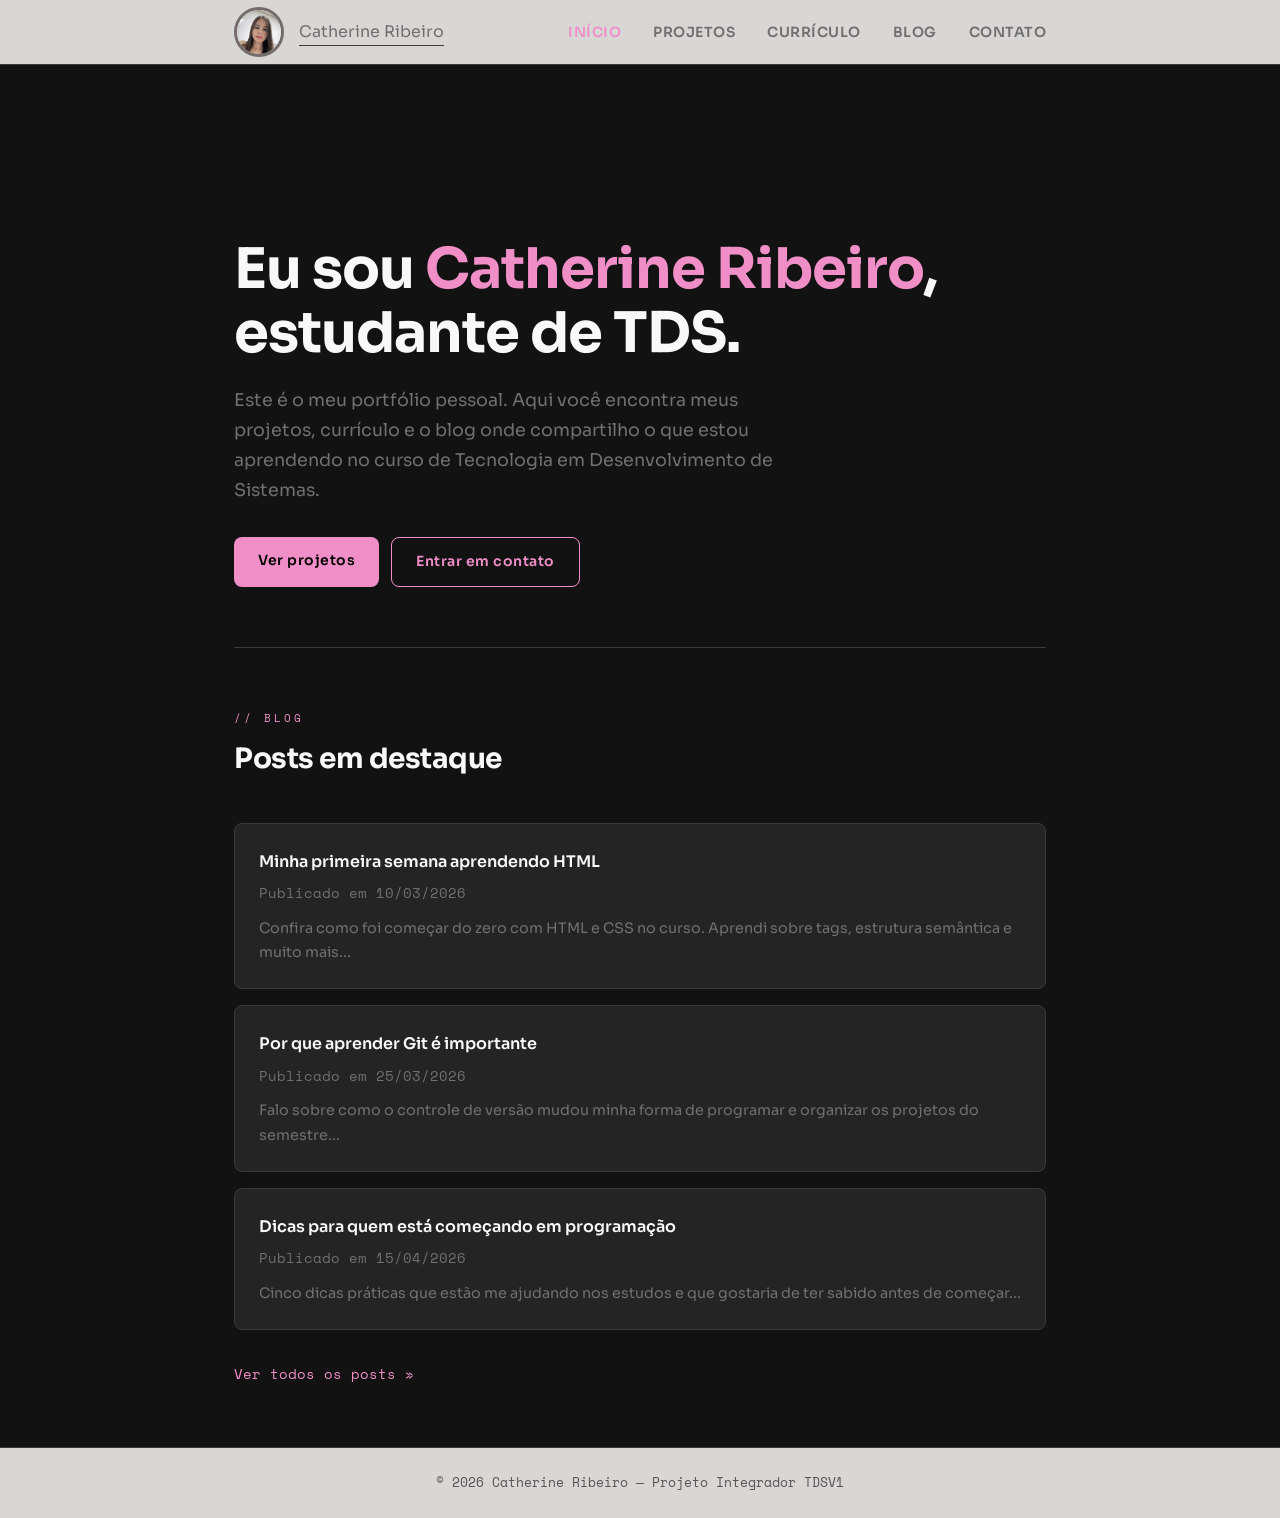
==== index.html @ 5e97d1b2 "Initial commit" ====
<!DOCTYPE html>
<html lang="pt-BR">
<head>
  <meta charset="UTF-8" />
  <meta name="viewport" content="width=device-width, initial-scale=1.0" />
  <title>Catherine Ribeiro — Portfólio</title>
  <link rel="stylesheet" href="assets/css/estilo.css" />
</head>
<body>
  <div class="page-wrapper">

    <!-- HEADER -->
    <header>
    
      <div class="container">
      <img src="assets/imagens/perfil.jpeg" alt="Foto de Catherine"  class="logoft">
        <a class="logo" href="index.html"><span>Catherine Ribeiro</span></a>
        <button class="menu-toggle" id="menu-toggle" aria-label="Abrir menu">
          <span></span>
          <span></span>
          <span></span>
        </button>
        <nav>
          <ul id="nav-menu">
            <li><a href="index.html">Início</a></li>
            <li><a href="projetos.html">Projetos</a></li>
            <li><a href="curriculo.html">Currículo</a></li>
            <li><a href="blog.html">Blog</a></li>
            <li><a href="contato.html">Contato</a></li>
          </ul>
        </nav>
      </div>
    </header>

    <!-- MAIN -->
    <main>
      <div class="container">

        <!-- HERO -->
        <section class="hero">
          <p class="hero-tag"></p>
          <h1>Eu sou <em>Catherine Ribeiro</em>,<br>estudante de TDS.</h1>
          <p>
            Este é o meu portfólio pessoal. Aqui você encontra meus projetos,
            currículo e o blog onde compartilho o que estou aprendendo no curso
            de Tecnologia em Desenvolvimento de Sistemas.
          </p>
          <div class="hero-btns">
            <a href="projetos.html" class="btn btn-primary">Ver projetos</a>
            <a href="contato.html" class="btn btn-outline">Entrar em contato</a>
          </div>

        </section>

        <!-- POSTS EM DESTAQUE -->
        <section>
          <p class="section-label">// blog</p>
          <h2 class="section-title">Posts em destaque</h2>

          <div class="posts-destaque">

            <article class="post-card">
              <h3><a href="blog.html">Minha primeira semana aprendendo HTML</a></h3>
              <p class="post-meta">Publicado em 10/03/2026</p>
              <p>Confira como foi começar do zero com HTML e CSS no curso. Aprendi sobre tags, estrutura semântica e muito mais...</p>
            </article>

            <article class="post-card">
              <h3><a href="blog.html">Por que aprender Git é importante</a></h3>
              <p class="post-meta">Publicado em 25/03/2026</p>
              <p>Falo sobre como o controle de versão mudou minha forma de programar e organizar os projetos do semestre...</p>
            </article>

            <article class="post-card">
              <h3><a href="blog.html">Dicas para quem está começando em programação</a></h3>
              <p class="post-meta">Publicado em 15/04/2026</p>
              <p>Cinco dicas práticas que estão me ajudando nos estudos e que gostaria de ter sabido antes de começar...</p>
            </article>

          </div>

          <a href="blog.html" class="ver-mais">Ver todos os posts »</a>
        </section>

      </div>
    </main>

    <!-- FOOTER -->
    <footer>
      <div class="container">
        <p>© <span class="ano-atual"></span> Catherine Ribeiro — Projeto Integrador TDSV1</p>
      </div>
    </footer>

  </div>
  <script src="assets/js/app.js"></script>
</body>
</html>
---- assets/css/estilo.css ----
/* =============================================
   VARIÁVEIS CSS - Altere aqui para mudar o tema
   ============================================= */
@import url('https://fonts.googleapis.com/css2?family=Space+Mono:wght@400;700&family=Sora:wght@300;400;600;700&display=swap');

:root {
  --bg-primary: #121212;      /* fundo principal */
  --bg-secondary: #d8d7d6;    /* seções */
  --bg-card: #242424;         /* cards */
  --accent: #f08fc7;          /* dourado */
  --accent-secondary: ; /* rosa claro */
  --text-primary: #f8f8f8;
  --text-secondary: #717070;
  --text-muted: #555;
  --border: #3a3a3a;
  --font-display: 'Space Mono', monospace;
  --font-body: 'Sora', sans-serif;
  --radius: 8px;
  --transition: 0.2s ease;
}

/* =============================================
   RESET & BASE
   ============================================= */
*, *::before, *::after {
  box-sizing: border-box;
  margin: 0;
  padding: 0;
}

html {
  scroll-behavior: smooth;
}

body {
  background-color: var(--bg-primary);
  color: var(--text-primary);
  font-family: var(--font-body);
  font-size: 16px;
  line-height: 1.7;
  min-height: 100vh;
}

a {
  color: var(--accent);
  text-decoration: none;
  transition: opacity var(--transition);
}

a:hover {
  opacity: 0.75;
}

img {
  max-width: 100%;
  display: block;
}

ul {
  list-style: none;
}

/* =============================================
   LAYOUT
   ============================================= */
.container {
  max-width: 860px;
  margin: 0 auto;
  padding: 0 24px;
}

.page-wrapper {
  display: flex;
  flex-direction: column;
  min-height: 100vh;
}

main {
  flex: 1;
  padding: 60px 0;
}

/* =============================================
   HEADER / NAV
   ============================================= */
header {
  background-color: var(--bg-secondary);
  border-bottom: 1px solid var(--border);
  position: sticky;
  top: 0;
  z-index: 100;
}

header .container {
  display: flex;
  align-items: center;
  justify-content: space-between;
  height: 64px;
}

.logo {
  background-color: var(--bg-secondary);
  border-bottom: 1px solid var(--border);
  position: sticky;
  top: 0;
  z-index: 100;
  margin-right: 110px;
}

.logoft{
    width: 50px;
    height: 50px;
    border: 3px solid #746c6c;
    border-radius: 70%;
    overflow: auto;
    object-fit: cover;
}

.logo img{
    width: 100%;
    height: 100%;
    object-fit: cover;
}

.logo span {
  color: var(--text-secondary);
}

nav ul {
  display: flex;
  gap: 32px;
}

nav a {
  color: var(--text-secondary);
  font-size: 0.875rem;
  font-weight: 600;
  letter-spacing: 0.5px;
  text-transform: uppercase;
  transition: color var(--transition);
}

nav a:hover,
nav a.ativo {
  color: var(--accent);
  opacity: 1;
}

/* Menu hamburguer (mobile) */
.menu-toggle {
  display: none;
  flex-direction: column;
  gap: 5px;
  cursor: pointer;
  background: none;
  border: none;
  padding: 4px;
}

.menu-toggle span {
  display: block;
  width: 24px;
  height: 2px;
  background-color: #717070;
  transition: all 0.3s ease;
}

/* =============================================
   HERO (página inicial)
   ============================================= */
.hero {
  padding: 80px 0 60px;
  border-bottom: 1px solid var(--border);
  margin-bottom: 60px;
}

.hero-tag {
  font-family: var(--font-display);
  font-size: 0.75rem;
  color: var(--accent);
  letter-spacing: 2px;
  text-transform: uppercase;
  margin-bottom: 16px;
}

.hero h1 {
  font-size: clamp(2rem, 5vw, 3.5rem);
  font-weight: 700;
  line-height: 1.15;
  margin-bottom: 20px;
  letter-spacing: -1px;
}

.hero h1 em {
  font-style: normal;
  color: var(--accent);
}

.hero p {
  font-size: 1.1rem;
  color: var(--text-secondary);
  max-width: 560px;
  margin-bottom: 32px;
}

.btn {
  display: inline-block;
  padding: 12px 24px;
  border-radius: var(--radius);
  font-size: 0.875rem;
  font-weight: 600;
  letter-spacing: 0.5px;
  cursor: pointer;
  transition: all var(--transition);
  border: none;
}

.btn-primary {
  background-color: var(--accent);
  color: #000;
}

.btn-primary:hover {
  background-color: #f73de1;
  opacity: 1;
}

.btn-outline {
  background: transparent;
  color: var(--accent);
  border: 1px solid var(--accent);
}

.btn-outline:hover {
  background-color: var(--accent-dim);
  opacity: 1;
}

.hero-btns {
  display: flex;
  gap: 12px;
  flex-wrap: wrap;
}

/* =============================================
   SEÇÃO GENÉRICA
   ============================================= */
.section-label {
  font-family: var(--font-display);
  font-size: 0.7rem;
  letter-spacing: 3px;
  text-transform: uppercase;
  color: var(--accent);
  margin-bottom: 8px;
}

.section-title {
  font-size: 1.75rem;
  font-weight: 700;
  margin-bottom: 40px;
  letter-spacing: -0.5px;
}

/* =============================================
   POSTS EM DESTAQUE (index)
   ============================================= */
.posts-destaque {
  display: flex;
  flex-direction: column;
  gap: 16px;
}

.post-card {
  background: var(--bg-card);
  border: 1px solid var(--border);
  border-radius: var(--radius);
  padding: 24px;
  transition: border-color var(--transition), transform var(--transition);
}

.post-card:hover {
  border-color: var(--accent);
  transform: translateY(-2px);
}

.post-card h3 {
  font-size: 1rem;
  font-weight: 600;
  margin-bottom: 6px;
}

.post-card h3 a {
  color: var(--text-primary);
}

.post-card h3 a:hover {
  color: var(--accent);
  opacity: 1;
}

.post-meta {
  font-size: 0.78rem;
  color: var(--text-muted);
  margin-bottom: 10px;
  font-family: var(--font-display);
}

.post-card p {
  font-size: 0.9rem;
  color: var(--text-secondary);
}

.ver-mais {
  margin-top: 32px;
  display: inline-block;
  font-family: var(--font-display);
  font-size: 0.875rem;
}

/* =============================================
   PROJETOS
   ============================================= */
.projetos-grid {
  display: grid;
  grid-template-columns: repeat(auto-fill, minmax(280px, 1fr));
  gap: 20px;
}

.projeto-card {
  background: var(--bg-card);
  border: 1px solid var(--border);
  border-radius: var(--radius);
  padding: 28px 24px;
  transition: border-color var(--transition), transform var(--transition);
}

.projeto-card:hover {
  border-color: var(--accent);
  transform: translateY(-3px);
}

.projeto-card h3 {
  font-size: 1.05rem;
  font-weight: 700;
  margin-bottom: 10px;
}

.projeto-card p {
  font-size: 0.875rem;
  color: var(--text-secondary);
  margin-bottom: 16px;
}

.projeto-disciplina {
  font-size: 0.75rem;
  font-family: var(--font-display);
  color: var(--accent);
  margin-bottom: 12px;
}

.tags {
  display: flex;
  flex-wrap: wrap;
  gap: 6px;
}

.tag {
  background: var(--accent-dim);
  color: var(--accent);
  border-radius: 4px;
  padding: 3px 10px;
  font-size: 0.75rem;
  font-family: var(--font-display);
}

/* =============================================
   CURRÍCULO - LINHA DO TEMPO
   ============================================= */
.timeline {
  position: relative;
  padding-left: 28px;
}

.timeline::before {
  content: '';
  position: absolute;
  left: 0;
  top: 6px;
  bottom: 0;
  width: 2px;
  background: var(--border);
}

.timeline-item {
  position: relative;
  margin-bottom: 36px;
}

.timeline-item::before {
  content: '';
  position: absolute;
  left: -32px;
  top: 6px;
  width: 10px;
  height: 10px;
  border-radius: 50%;
  background: var(--accent);
  border: 2px solid var(--bg-primary);
}

.timeline-item h3 {
  font-size: 1rem;
  font-weight: 700;
  margin-bottom: 4px;
}

.timeline-periodo {
  font-size: 0.78rem;
  color: var(--accent);
  font-family: var(--font-display);
  margin-bottom: 8px;
}

.timeline-item p {
  font-size: 0.9rem;
  color: var(--text-secondary);
}

.curriculo-section {
  margin-bottom: 56px;
}

/* Habilidades */
.habilidades-grid {
  display: grid;
  grid-template-columns: 1fr 1fr;
  gap: 12px;
}

.habilidade-item {
  background: var(--bg-card);
  border: 1px solid var(--border);
  border-radius: var(--radius);
  padding: 14px 18px;
  font-size: 0.875rem;
  display: flex;
  align-items: center;
  gap: 10px;
}

.habilidade-item::before {
  content: '▸';
  color: var(--accent);
  font-size: 0.75rem;
}

/* =============================================
   BLOG
   ============================================= */
.blog-lista {
  display: flex;
  flex-direction: column;
  gap: 20px;
}

.blog-post-card {
  background: var(--bg-card);
  border: 1px solid var(--border);
  border-radius: var(--radius);
  padding: 28px;
  transition: border-color var(--transition);
}

.blog-post-card:hover {
  border-color: var(--accent);
}

.blog-post-card h2 {
  font-size: 1.15rem;
  font-weight: 700;
  margin-bottom: 8px;
}

.blog-post-card h2 a {
  color: var(--text-primary);
}

.blog-post-card h2 a:hover {
  color: var(--accent);
  opacity: 1;
}

.blog-post-card p {
  font-size: 0.9rem;
  color: var(--text-secondary);
  margin-top: 10px;
}

/* =============================================
   CONTATO
   ============================================= */
.contato-grid {
  display: grid;
  grid-template-columns: 1fr 1fr;
  gap: 48px;
  align-items: start;
}

.form-group {
  margin-bottom: 20px;
}

label {
  display: block;
  font-size: 0.8rem;
  font-family: var(--font-display);
  letter-spacing: 1px;
  text-transform: uppercase;
  color: var(--text-secondary);
  margin-bottom: 8px;
}

input, textarea {
  width: 100%;
  background: var(--bg-card);
  border: 1px solid var(--border);
  border-radius: var(--radius);
  padding: 12px 16px;
  color: var(--text-primary);
  font-family: var(--font-body);
  font-size: 0.95rem;
  transition: border-color var(--transition);
  outline: none;
}

input:focus, textarea:focus {
  border-color: var(--accent);
}

input.erro, textarea.erro {
  border-color: #ff4d4d;
}

.msg-erro {
  font-size: 0.78rem;
  color: #ff4d4d;
  margin-top: 5px;
  display: none;
}

.msg-erro.visivel {
  display: block;
}

textarea {
  resize: vertical;
  min-height: 130px;
}

.contato-info h3 {
  font-size: 1rem;
  font-weight: 700;
  margin-bottom: 20px;
}

.contato-link {
  display: flex;
  align-items: center;
  gap: 12px;
  margin-bottom: 16px;
  padding: 14px 18px;
  background: var(--bg-card);
  border: 1px solid var(--border);
  border-radius: var(--radius);
  color: var(--text-primary);
  font-size: 0.875rem;
  transition: border-color var(--transition);
}

.contato-link:hover {
  border-color: var(--accent);
  color: var(--accent);
  opacity: 1;
}

.contato-link .icone {
  font-size: 1.1rem;
  width: 20px;
  text-align: center;
}

/* Especificações de hardware */
.specs-grid {
  display: grid;
  grid-template-columns: 1fr 1fr;
  gap: 20px;
  margin-top: 16px;
}

.spec-card {
  background: var(--bg-card);
  border: 1px solid var(--border);
  border-radius: var(--radius);
  padding: 20px;
}

.spec-card h4 {
  font-family: var(--font-display);
  font-size: 0.75rem;
  color: var(--accent);
  letter-spacing: 1px;
  text-transform: uppercase;
  margin-bottom: 14px;
}

.spec-item {
  font-size: 0.85rem;
  color: var(--text-secondary);
  margin-bottom: 8px;
  display: flex;
  gap: 8px;
}

.spec-item strong {
  color: var(--text-primary);
  min-width: 80px;
}

/* Feedback do formulário */
.form-feedback {
  padding: 14px 18px;
  border-radius: var(--radius);
  font-size: 0.875rem;
  margin-top: 16px;
  display: none;
}

.form-feedback.sucesso {
  background: rgba(0, 229, 160, 0.1);
  border: 1px solid var(--accent);
  color: var(--accent);
  display: block;
}

.form-feedback.falha {
  background: rgba(255, 77, 77, 0.1);
  border: 1px solid #ff4d4d;
  color: #ff4d4d;
  display: block;
}

/* =============================================
   FOOTER
   ============================================= */
footer {
  background: var(--bg-secondary);
  border-top: 1px solid var(--border);
  padding: 24px 0;
  text-align: center;
  font-size: 0.8rem;
  color: var(--text-muted);
  font-family: var(--font-display);
}

/* =============================================
   RESPONSIVO
   ============================================= */
@media (max-width: 700px) {
  nav ul {
    display: none;
    flex-direction: column;
    gap: 0;
    position: absolute;
    top: 64px;
    left: 0;
    right: 0;
    background: var(--bg-secondary);
    border-bottom: 1px solid var(--border);
    padding: 16px 0;
  }

  nav ul.aberto {
    display: flex;
  }

  nav a {
    display: block;
    padding: 12px 24px;
  }

  .menu-toggle {
    display: flex;
  }

  header {
    position: relative;
  }

  .contato-grid {
    grid-template-columns: 1fr;
  }

  .habilidades-grid {
    grid-template-columns: 1fr;
  }

  .specs-grid {
    grid-template-columns: 1fr;
  }

  .projetos-grid {
    grid-template-columns: 1fr;
  }
}
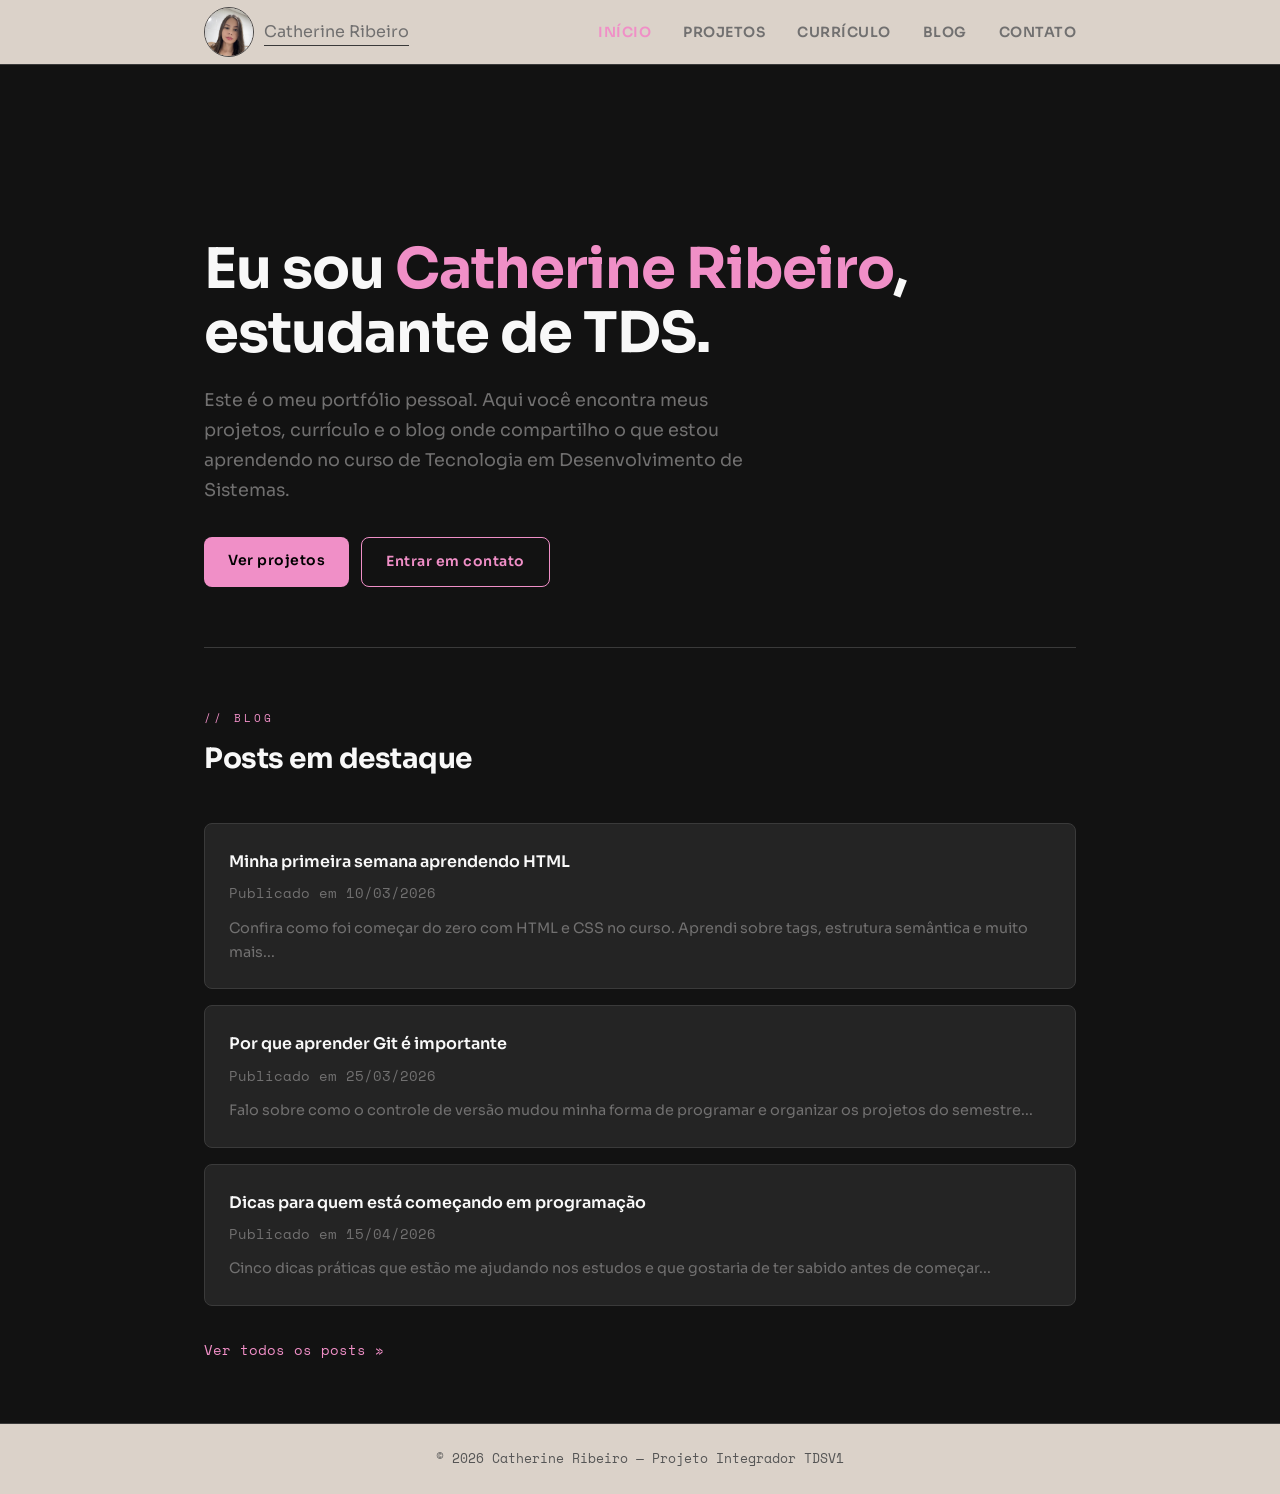
==== commit b639802d: "alterações" ====
--- a/index.html
+++ b/index.html
@@ -49,7 +49,6 @@
             <a href="projetos.html" class="btn btn-primary">Ver projetos</a>
             <a href="contato.html" class="btn btn-outline">Entrar em contato</a>
           </div>
-
         </section>
 
         <!-- POSTS EM DESTAQUE -->
--- a/assets/css/estilo.css
+++ b/assets/css/estilo.css
@@ -5,10 +5,10 @@
 
 :root {
   --bg-primary: #121212;      /* fundo principal */
-  --bg-secondary: #d8d7d6;    /* seções */
+  --bg-secondary: #dbd2c9;    /* seções */
   --bg-card: #242424;         /* cards */
-  --accent: #f08fc7;          /* dourado */
-  --accent-secondary: ; /* rosa claro */
+  --accent: #f08fc7;
+  --accent-secondary: #ed70ed; /* rosa claro */
   --text-primary: #f8f8f8;
   --text-secondary: #717070;
   --text-muted: #555;
@@ -64,7 +64,7 @@
    LAYOUT
    ============================================= */
 .container {
-  max-width: 860px;
+  max-width: 920px;
   margin: 0 auto;
   padding: 0 24px;
 }
@@ -104,13 +104,13 @@
   position: sticky;
   top: 0;
   z-index: 100;
-  margin-right: 110px;
+  margin-right: 180px;
 }
 
 .logoft{
     width: 50px;
     height: 50px;
-    border: 3px solid #746c6c;
+    border: 1px solid #494747;
     border-radius: 70%;
     overflow: auto;
     object-fit: cover;
@@ -232,7 +232,7 @@
 }
 
 .btn-outline:hover {
-  background-color: var(--accent-dim);
+  background-color: #fd29e4;
   opacity: 1;
 }
 
@@ -379,6 +379,15 @@
 .timeline {
   position: relative;
   padding-left: 28px;
+}
+
+.curriculo-img img{
+  width: 350px;
+  height: 350px;
+  object-fit: cover;
+  border-radius: 20px;
+  border: 3px solid var(--accent);
+  margin-left: 800px;
 }
 
 .timeline::before {
@@ -447,12 +456,17 @@
   align-items: center;
   gap: 10px;
 }
+.habilidade-item:hover {
+  border-color: var(--accent);
+}
 
 .habilidade-item::before {
   content: '▸';
   color: var(--accent);
   font-size: 0.75rem;
 }
+
+
 
 /* =============================================
    BLOG
